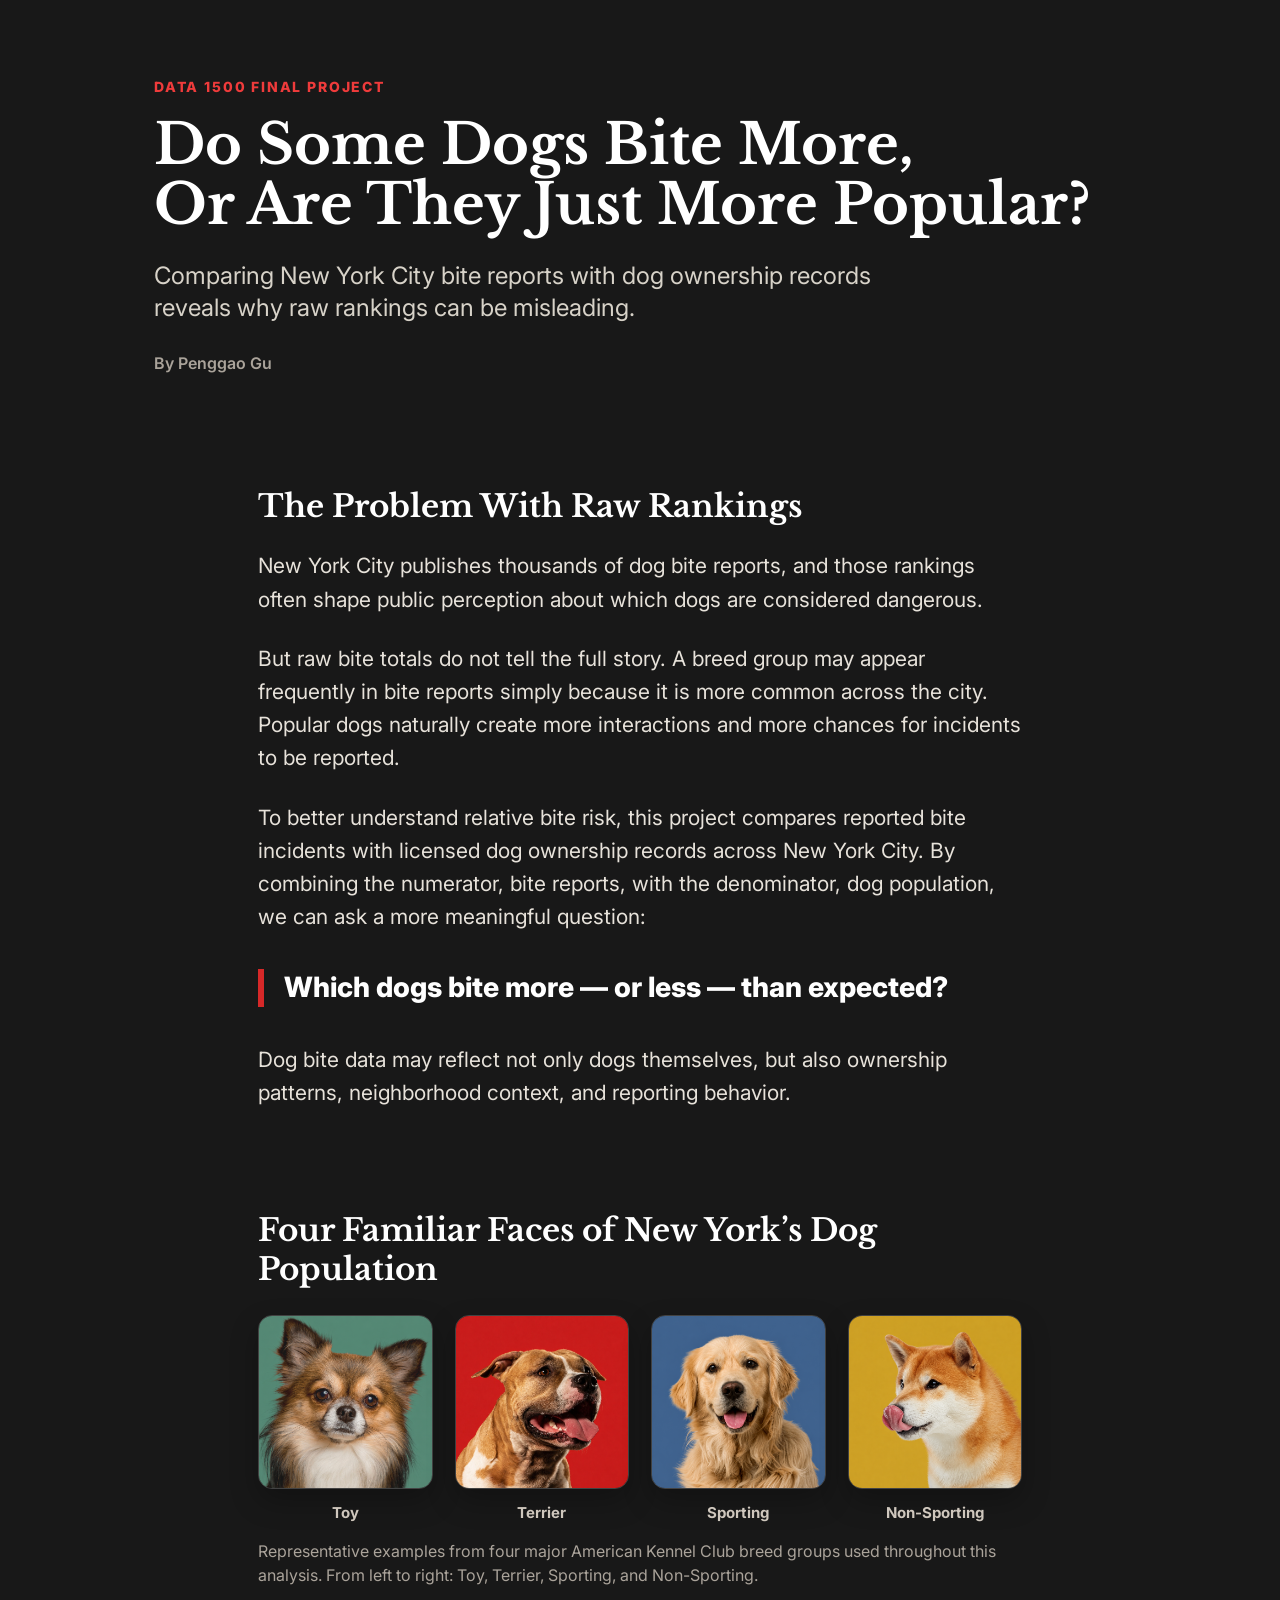
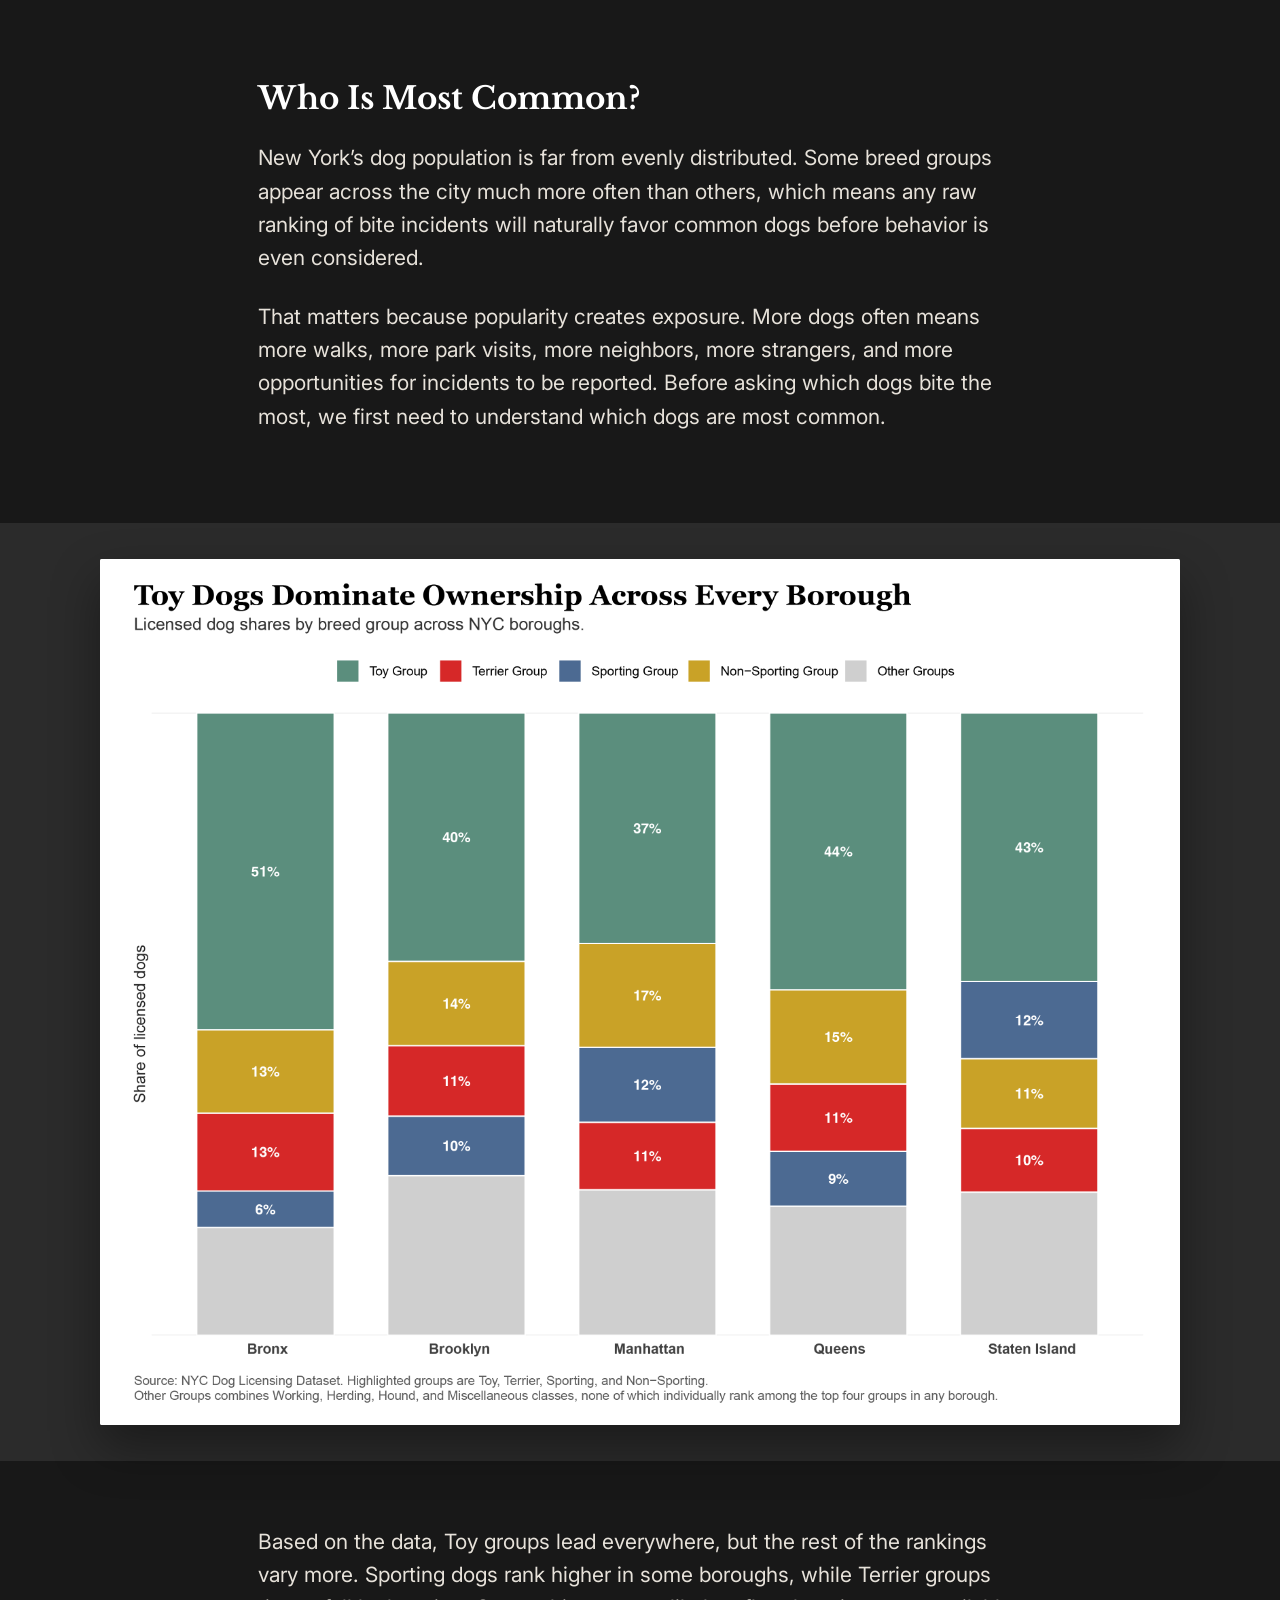
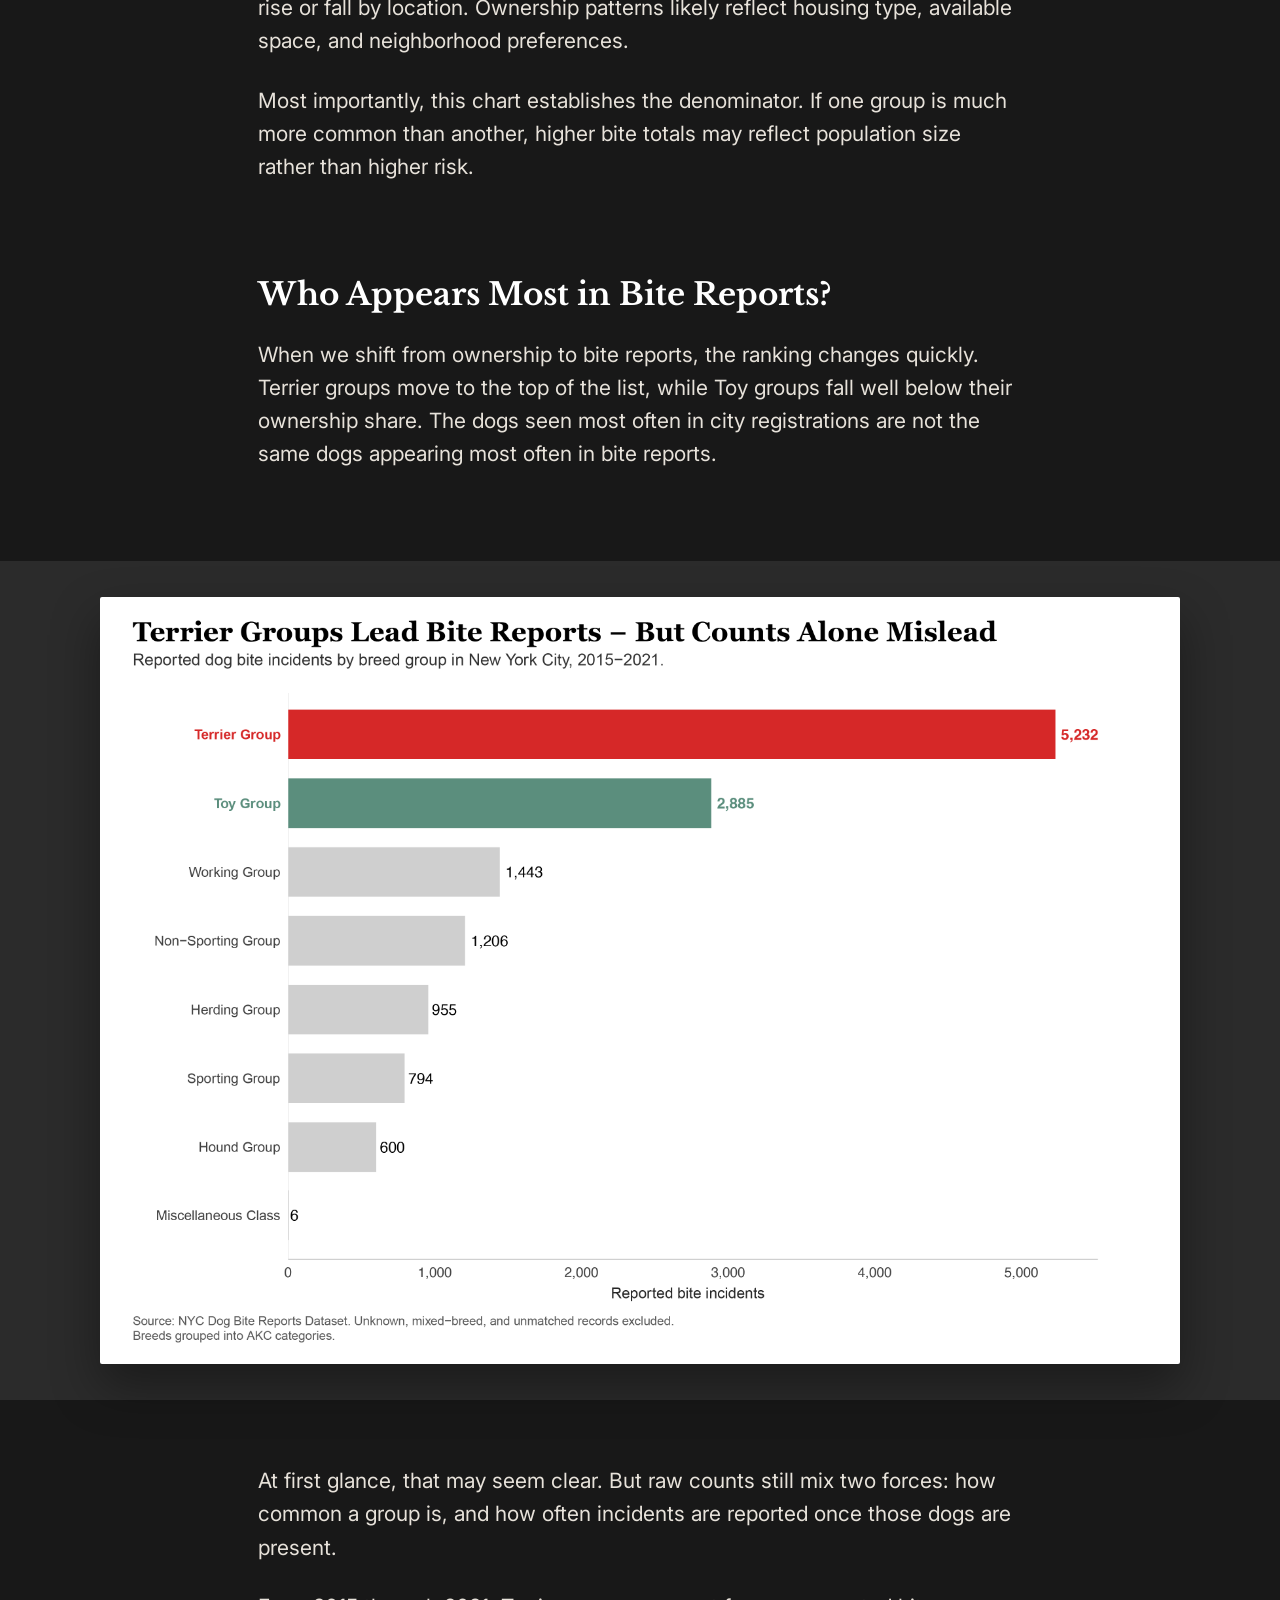
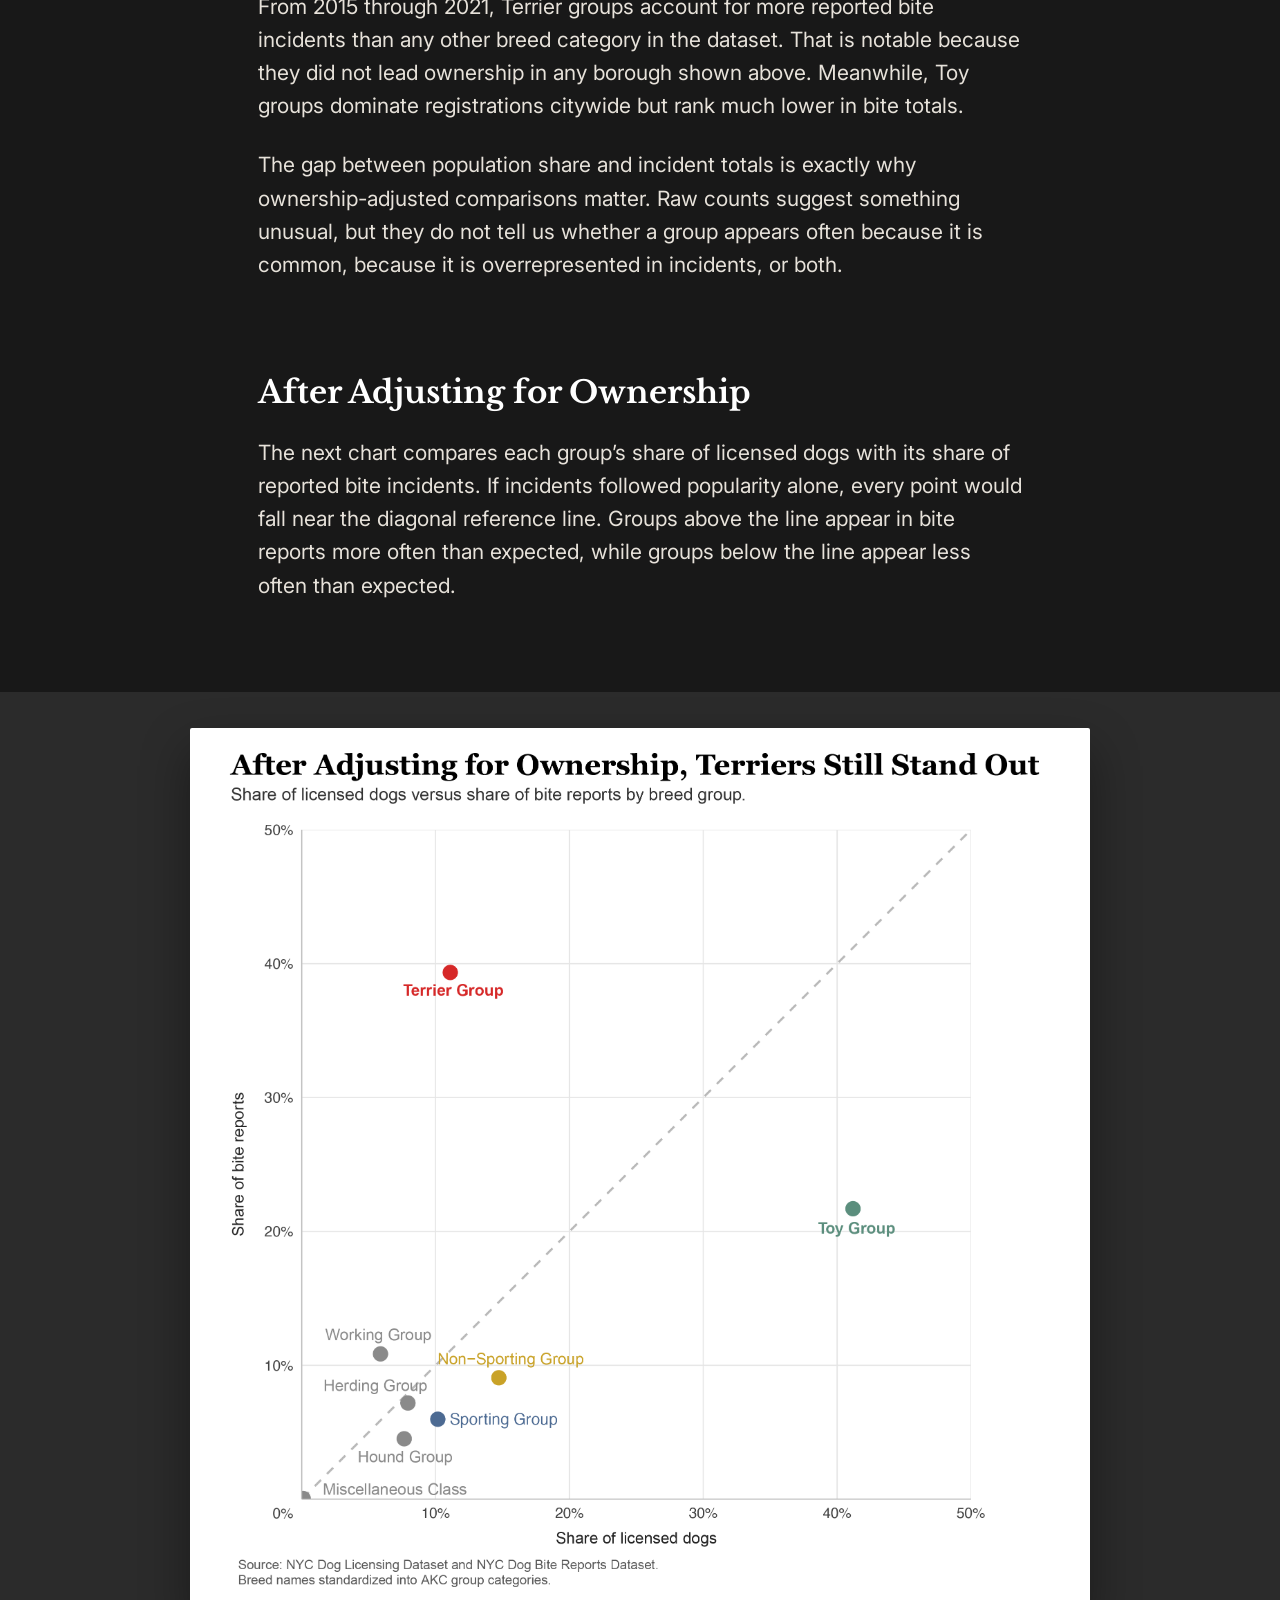
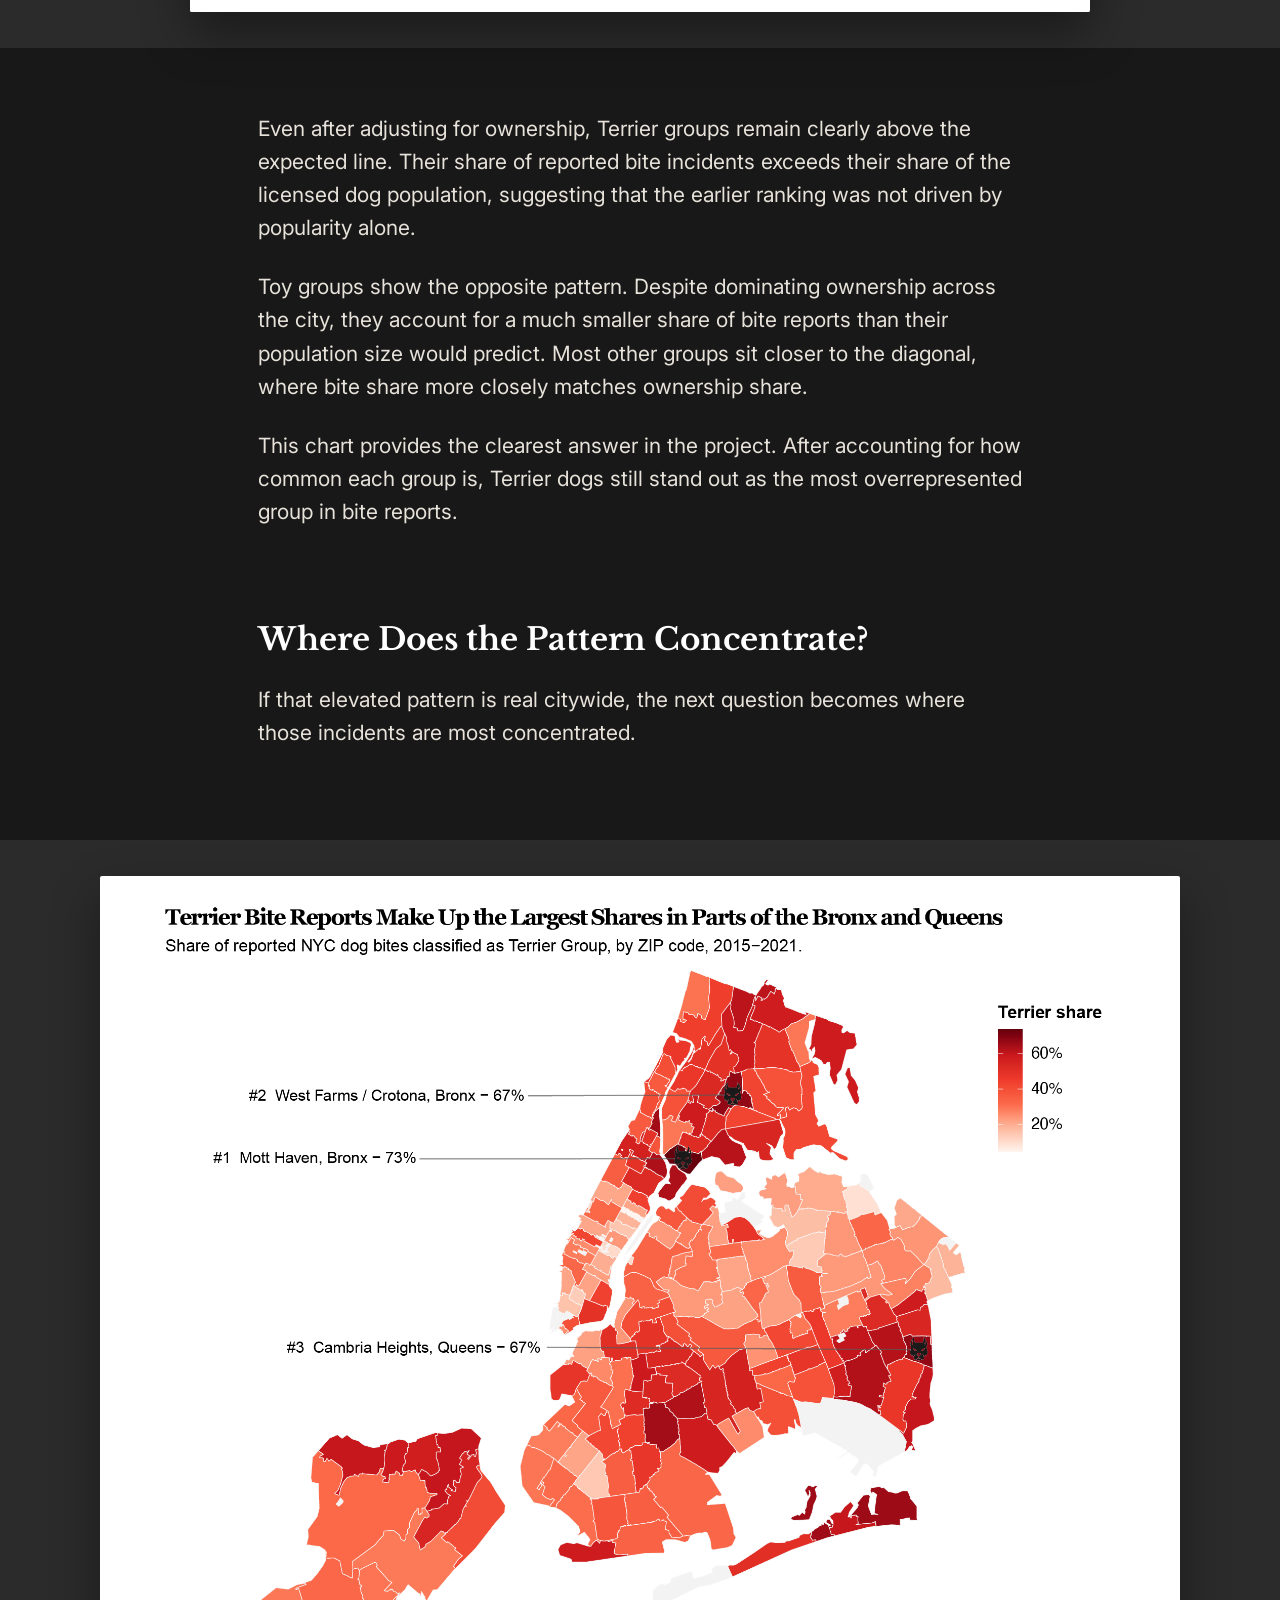
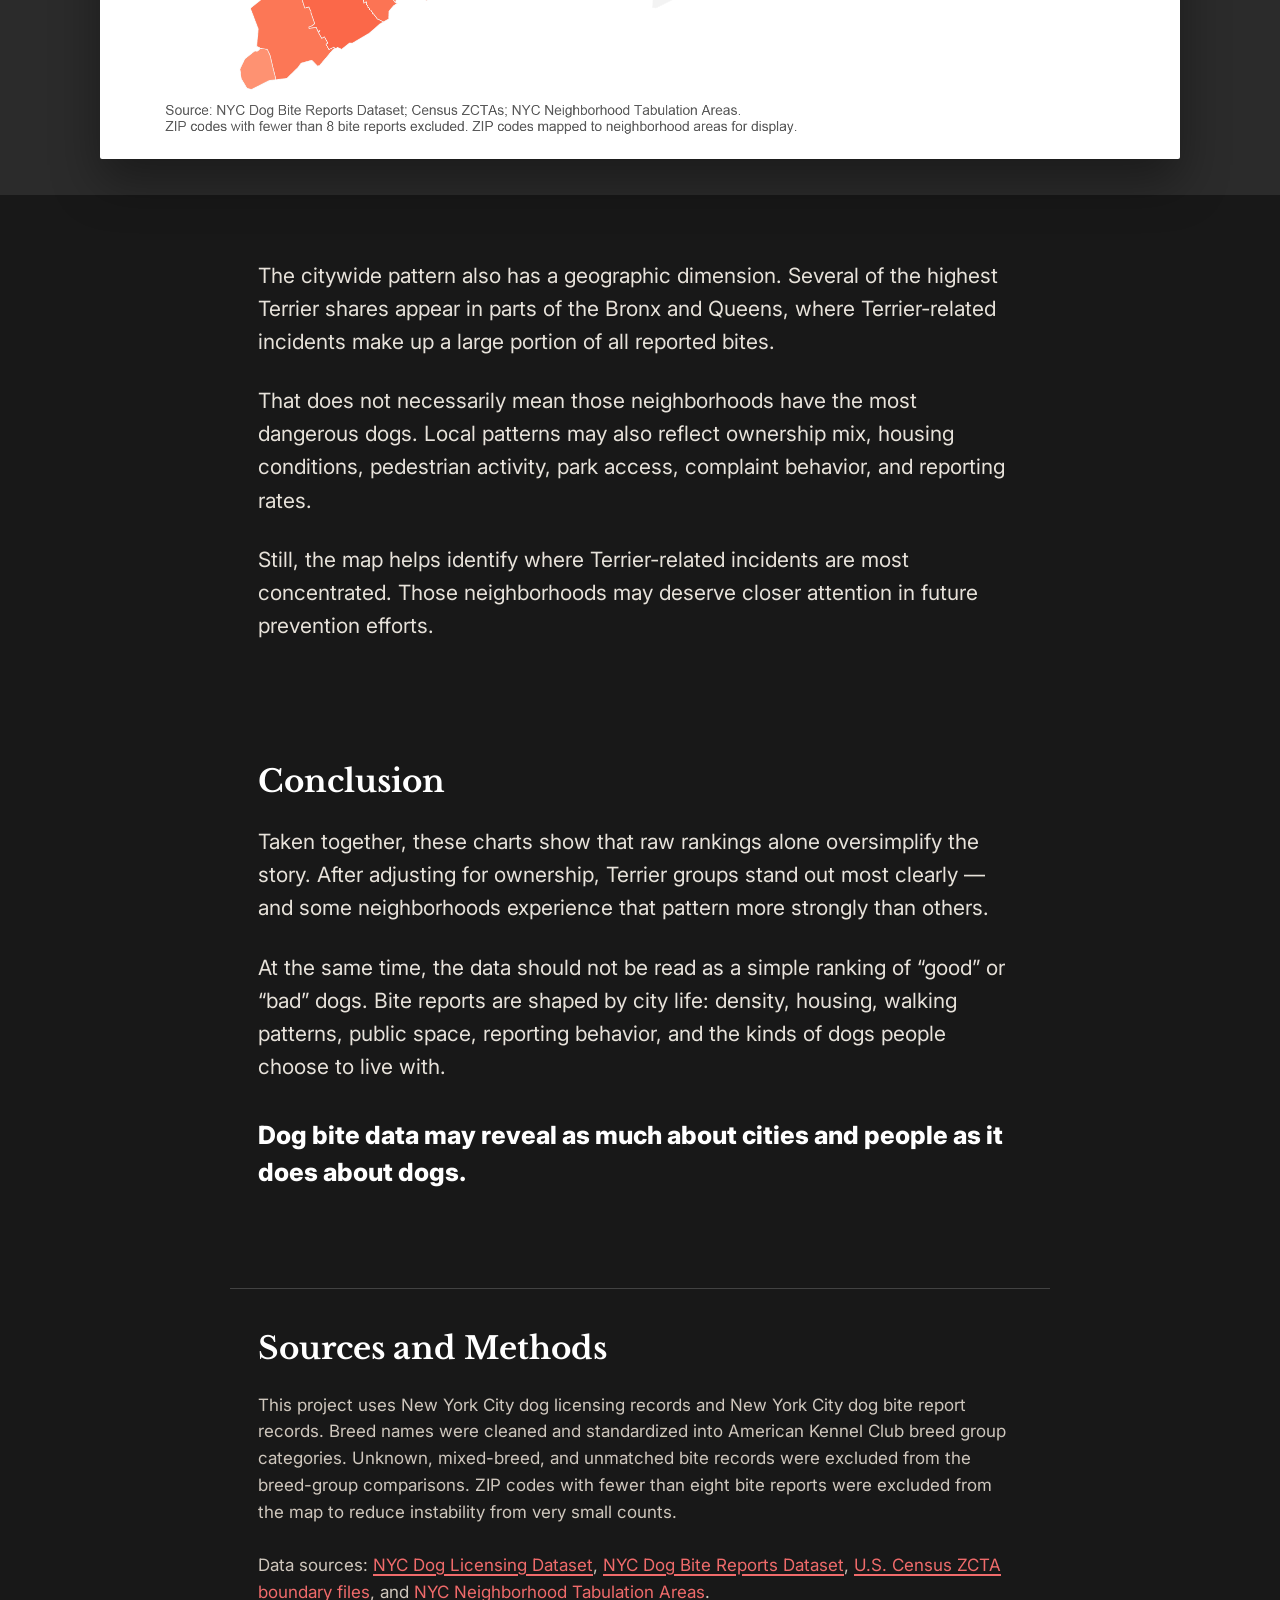
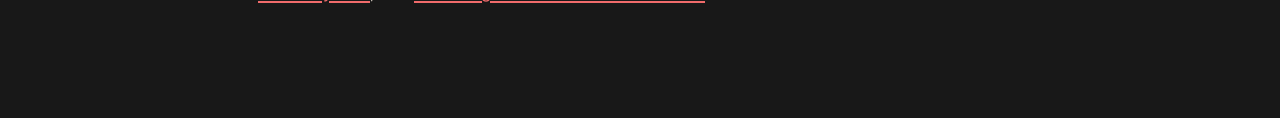
==== dog-bite-nyc/index.html @ 6421329c "Add final dog bite data narrative project" ====
<!DOCTYPE html>
<html lang="en">
<head>
    <meta charset="UTF-8">
    <meta name="viewport" content="width=device-width, initial-scale=1.0">
    <title>Do Some Dogs Bite More?</title>
    <link rel="stylesheet" href="styles.css">

    <link rel="preconnect" href="https://fonts.googleapis.com">
    <link rel="preconnect" href="https://fonts.gstatic.com" crossorigin>
    <link href="https://fonts.googleapis.com/css2?family=Inter:wght@400;500;600;700;800&family=Libre+Baskerville:wght@700&display=swap" rel="stylesheet">
</head>

<body>
    <main>

        <section class="hero">
            <p class="kicker">DATA 1500 Final Project</p>
            <h1>Do Some Dogs Bite More,<br>
                Or Are They Just More Popular?</h1>
            <p class="dek">Comparing New York City bite reports with dog ownership records reveals why raw rankings can be misleading.</p>
            <p class="byline">By Penggao Gu</p>
        </section>

        <section class="text-block">
            <h2>The Problem With Raw Rankings</h2>

            <p>New York City publishes thousands of dog bite reports, and those rankings often shape public perception about which dogs are considered dangerous.</p>

            <p>But raw bite totals do not tell the full story. A breed group may appear frequently in bite reports simply because it is more common across the city. Popular dogs naturally create more interactions and more chances for incidents to be reported.</p>

            <p>To better understand relative bite risk, this project compares reported bite incidents with licensed dog ownership records across New York City. By combining the numerator, bite reports, with the denominator, dog population, we can ask a more meaningful question:</p>

            <p class="question">Which dogs bite more — or less — than expected?</p>

            <p>Dog bite data may reflect not only dogs themselves, but also ownership patterns, neighborhood context, and reporting behavior.</p>
        </section>

        <section class="dog-strip">
            <h2>Four Familiar Faces of New York’s Dog Population</h2>

            <div class="dog-grid">
                <figure>
                    <img src="images/toyGroup.png" alt="Representative Toy Group dog">
                    <figcaption>Toy</figcaption>
                </figure>

                <figure>
                    <img src="images/terrierGroup.png" alt="Representative Terrier Group dog">
                    <figcaption>Terrier</figcaption>
                </figure>

                <figure>
                    <img src="images/sportingGroup.png" alt="Representative Sporting Group dog">
                    <figcaption>Sporting</figcaption>
                </figure>

                <figure>
                    <img src="images/nonSportingGroup.png" alt="Representative Non-Sporting Group dog">
                    <figcaption>Non-Sporting</figcaption>
                </figure>
            </div>

            <p class="caption">Representative examples from four major American Kennel Club breed groups used throughout this analysis. From left to right: Toy, Terrier, Sporting, and Non-Sporting.</p>
        </section>

        <section class="text-block">
            <h2>Who Is Most Common?</h2>

            <p>New York’s dog population is far from evenly distributed. Some breed groups appear across the city much more often than others, which means any raw ranking of bite incidents will naturally favor common dogs before behavior is even considered.</p>

            <p>That matters because popularity creates exposure. More dogs often means more walks, more park visits, more neighbors, more strangers, and more opportunities for incidents to be reported. Before asking which dogs bite the most, we first need to understand which dogs are most common.</p>
        </section>

        <section class="chart-section">
            <img class="chart" src="images/Rplot1.png" alt="Stacked bar chart showing licensed dog shares by breed group across New York City boroughs. Toy Group leads in every borough.">
        </section>

        <section class="text-block">
            <p>Based on the data, Toy groups lead everywhere, but the rest of the rankings vary more. Sporting dogs rank higher in some boroughs, while Terrier groups rise or fall by location. Ownership patterns likely reflect housing type, available space, and neighborhood preferences.</p>

            <p>Most importantly, this chart establishes the denominator. If one group is much more common than another, higher bite totals may reflect population size rather than higher risk.</p>
        </section>

        <section class="text-block">
            <h2>Who Appears Most in Bite Reports?</h2>

            <p>When we shift from ownership to bite reports, the ranking changes quickly. Terrier groups move to the top of the list, while Toy groups fall well below their ownership share. The dogs seen most often in city registrations are not the same dogs appearing most often in bite reports.</p>
        </section>

        <section class="chart-section">
            <img class="chart" src="images/Rplot2.png" alt="Horizontal bar chart showing reported dog bite incidents by breed group. Terrier Group has the most reported bite incidents.">
        </section>

        <section class="text-block">
            <p>At first glance, that may seem clear. But raw counts still mix two forces: how common a group is, and how often incidents are reported once those dogs are present.</p>

            <p>From 2015 through 2021, Terrier groups account for more reported bite incidents than any other breed category in the dataset. That is notable because they did not lead ownership in any borough shown above. Meanwhile, Toy groups dominate registrations citywide but rank much lower in bite totals.</p>

            <p>The gap between population share and incident totals is exactly why ownership-adjusted comparisons matter. Raw counts suggest something unusual, but they do not tell us whether a group appears often because it is common, because it is overrepresented in incidents, or both.</p>
        </section>

        <section class="text-block">
            <h2>After Adjusting for Ownership</h2>

            <p>The next chart compares each group’s share of licensed dogs with its share of reported bite incidents. If incidents followed popularity alone, every point would fall near the diagonal reference line. Groups above the line appear in bite reports more often than expected, while groups below the line appear less often than expected.</p>
        </section>

        <section class="chart-section featured-chart">
            <img class="chart" src="images/Rplot3.png" alt="Scatter plot comparing share of licensed dogs with share of bite reports by breed group. Terrier Group appears above the expected line.">
        </section>

        <section class="text-block">
            <p>Even after adjusting for ownership, Terrier groups remain clearly above the expected line. Their share of reported bite incidents exceeds their share of the licensed dog population, suggesting that the earlier ranking was not driven by popularity alone.</p>

            <p>Toy groups show the opposite pattern. Despite dominating ownership across the city, they account for a much smaller share of bite reports than their population size would predict. Most other groups sit closer to the diagonal, where bite share more closely matches ownership share.</p>

            <p>This chart provides the clearest answer in the project. After accounting for how common each group is, Terrier dogs still stand out as the most overrepresented group in bite reports.</p>
        </section>

        <section class="text-block">
            <h2>Where Does the Pattern Concentrate?</h2>

            <p>If that elevated pattern is real citywide, the next question becomes where those incidents are most concentrated.</p>
        </section>

        <section class="chart-section">
            <img class="chart" src="images/Rplot4.png" alt="Map of New York City ZIP codes showing Terrier Group share of reported dog bites. Several high-share areas appear in the Bronx and Queens.">
        </section>

        <section class="text-block">
            <p>The citywide pattern also has a geographic dimension. Several of the highest Terrier shares appear in parts of the Bronx and Queens, where Terrier-related incidents make up a large portion of all reported bites.</p>

            <p>That does not necessarily mean those neighborhoods have the most dangerous dogs. Local patterns may also reflect ownership mix, housing conditions, pedestrian activity, park access, complaint behavior, and reporting rates.</p>

            <p>Still, the map helps identify where Terrier-related incidents are most concentrated. Those neighborhoods may deserve closer attention in future prevention efforts.</p>
        </section>

        <section class="conclusion">
            <h2>Conclusion</h2>

            <p>Taken together, these charts show that raw rankings alone oversimplify the story. After adjusting for ownership, Terrier groups stand out most clearly — and some neighborhoods experience that pattern more strongly than others.</p>

            <p>At the same time, the data should not be read as a simple ranking of “good” or “bad” dogs. Bite reports are shaped by city life: density, housing, walking patterns, public space, reporting behavior, and the kinds of dogs people choose to live with.</p>

            <p class="ending">Dog bite data may reveal as much about cities and people as it does about dogs.</p>
        </section>

        <section class="sources">
            <h2>Sources and Methods</h2>

            <p>This project uses New York City dog licensing records and New York City dog bite report records. Breed names were cleaned and standardized into American Kennel Club breed group categories. Unknown, mixed-breed, and unmatched bite records were excluded from the breed-group comparisons. ZIP codes with fewer than eight bite reports were excluded from the map to reduce instability from very small counts.</p>

            <p>Data sources:
                <a href="https://data.cityofnewyork.us/Health/NYC-Dog-Licensing-Dataset/nu7n-tubp" target="_blank">NYC Dog Licensing Dataset</a>,
                <a href="https://data.cityofnewyork.us/Health/DOHMH-Dog-Bite-Data/rsgh-akpg" target="_blank">NYC Dog Bite Reports Dataset</a>,
                <a href="https://www.census.gov/geographies/mapping-files/time-series/geo/cartographic-boundary.html" target="_blank">U.S. Census ZCTA boundary files</a>, and
                <a href="https://www.nyc.gov/content/planning/pages/resources/datasets/neighborhood-tabulation" target="_blank">NYC Neighborhood Tabulation Areas</a>.
            </p>
        </section>

    </main>
</body>
</html>
---- dog-bite-nyc/styles.css ----
* {
    box-sizing: border-box;
}

body {
    margin: 0;
    background: #181818;
    color: #f4f1ea;
    font-family: "Inter", sans-serif;
}

main {
    width: 100%;
}

.hero {
    max-width: 1040px;
    margin: 0 auto;
    padding: 78px 34px 58px 34px;
}

.kicker {
    color: #ef3b3b;
    text-transform: uppercase;
    letter-spacing: 0.13em;
    font-size: 14px;
    font-weight: 800;
    margin: 0 0 20px 0;
}

h1 {
    font-family: "Libre Baskerville", serif;
    font-size: 56px;
    line-height: 1.08;
    margin: 0 0 24px 0;
    color: #ffffff;
    max-width: 980px;
}

.dek {
    font-size: 24px;
    line-height: 1.35;
    max-width: 780px;
    color: #d7d2c8;
    margin: 0 0 28px 0;
}

.byline {
    font-size: 16px;
    color: #aaa39a;
    margin-top: 28px;
    font-weight: 600;
}

.text-block,
.dog-strip,
.conclusion,
.sources {
    max-width: 820px;
    margin: 0 auto;
    padding: 26px 28px;
}

.text-block p,
.conclusion p,
.sources p {
    font-size: 21px;
    line-height: 1.58;
    color: #e7e2da;
    margin: 0 0 26px 0;
}

h2 {
    font-family: "Libre Baskerville", serif;
    font-size: 31px;
    line-height: 1.25;
    color: #ffffff;
    margin: 14px 0 24px 0;
}

.question {
    font-size: 28px !important;
    line-height: 1.35 !important;
    font-weight: 800;
    color: #ffffff !important;
    border-left: 6px solid #d62828;
    padding-left: 20px;
    margin: 36px 0 !important;
}

.dog-strip {
    padding-top: 36px;
    padding-bottom: 36px;
}

.dog-grid {
    display: grid;
    grid-template-columns: repeat(4, 1fr);
    gap: 22px;
    margin: 26px 0 18px 0;
}

.dog-grid figure {
    margin: 0;
}

.dog-grid img {
    width: 100%;
    aspect-ratio: 1 / 1;
    object-fit: cover;
    border-radius: 14px;
    border: 1px solid rgba(255,255,255,0.18);
    box-shadow: 0 12px 28px rgba(0,0,0,0.25);
}

.dog-grid figcaption {
    text-align: center;
    margin-top: 10px;
    font-size: 15px;
    color: #cfc7bd;
    font-weight: 700;
}

.caption {
    font-size: 16px;
    line-height: 1.45;
    color: #aaa39a;
    margin-top: 18px;
}

.chart-section {
    width: 100%;
    background: #2b2b2b;
    padding: 36px 28px;
    margin: 38px 0;
}

.chart {
    display: block;
    width: 100%;
    max-width: 1080px;
    margin: 0 auto;
    background: white;
    border-radius: 2px;
    box-shadow: 0 22px 48px rgba(0,0,0,0.38);
}

.featured-chart .chart {
    max-width: 900px;
}

.conclusion {
    margin-top: 14px;
    padding-top: 40px;
}

.ending {
    font-size: 25px !important;
    line-height: 1.45 !important;
    font-weight: 800;
    color: #ffffff !important;
    margin-top: 34px !important;
}

.sources {
    border-top: 1px solid rgba(255,255,255,0.18);
    margin-top: 46px;
    padding-bottom: 86px;
}

.sources p {
    font-size: 17px;
    line-height: 1.58;
    color: #cfc7bd;
}

a {
    color: #f06b6b;
    text-decoration-thickness: 2px;
    text-underline-offset: 3px;
}

a:hover {
    color: #ffffff;
}

@media (max-width: 760px) {
    .hero {
        padding: 54px 22px 36px 22px;
    }

    h1 {
        font-size: 38px;
    }

    .dek {
        font-size: 20px;
    }

    h2 {
        font-size: 26px;
    }

    .text-block,
    .dog-strip,
    .conclusion,
    .sources {
        padding-left: 22px;
        padding-right: 22px;
    }

    .text-block p,
    .conclusion p {
        font-size: 18px;
    }

    .question {
        font-size: 22px !important;
    }

    .dog-grid {
        grid-template-columns: repeat(2, 1fr);
    }

    .chart-section {
        padding: 24px 10px;
    }
}
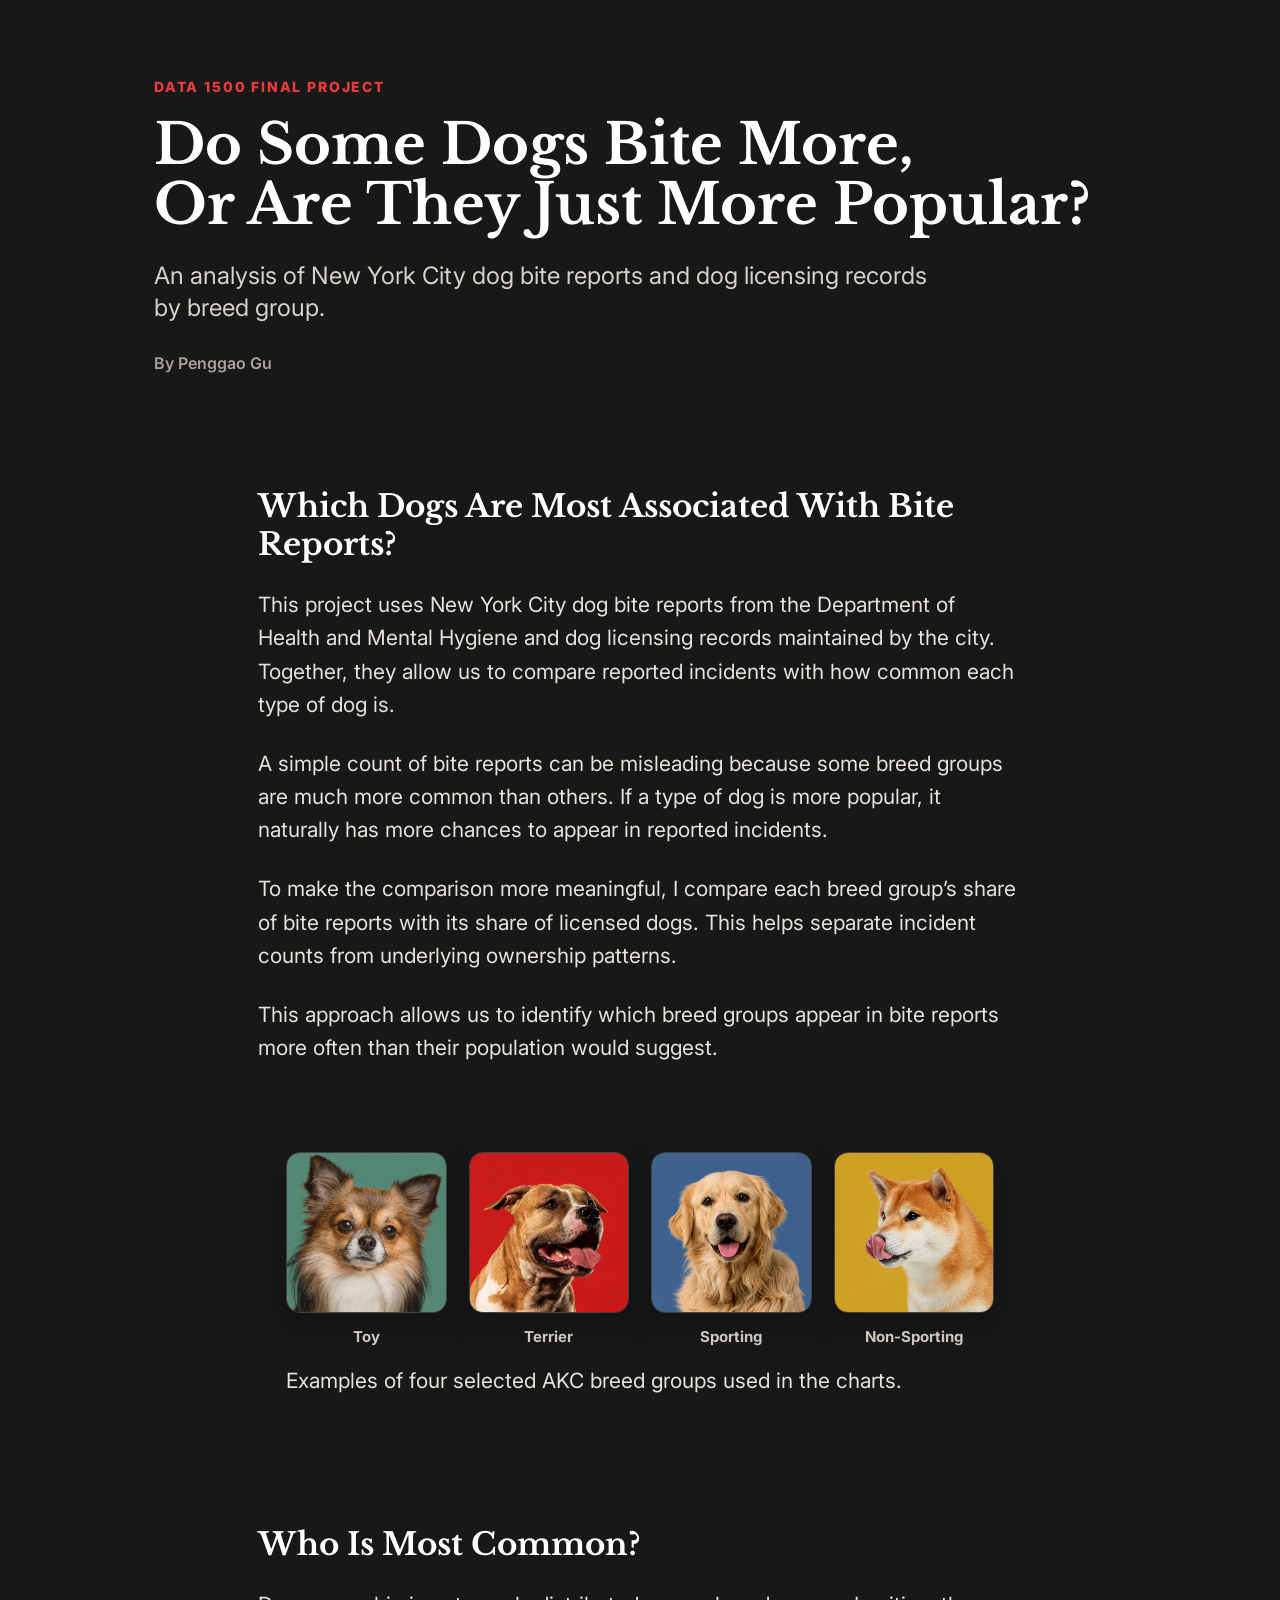
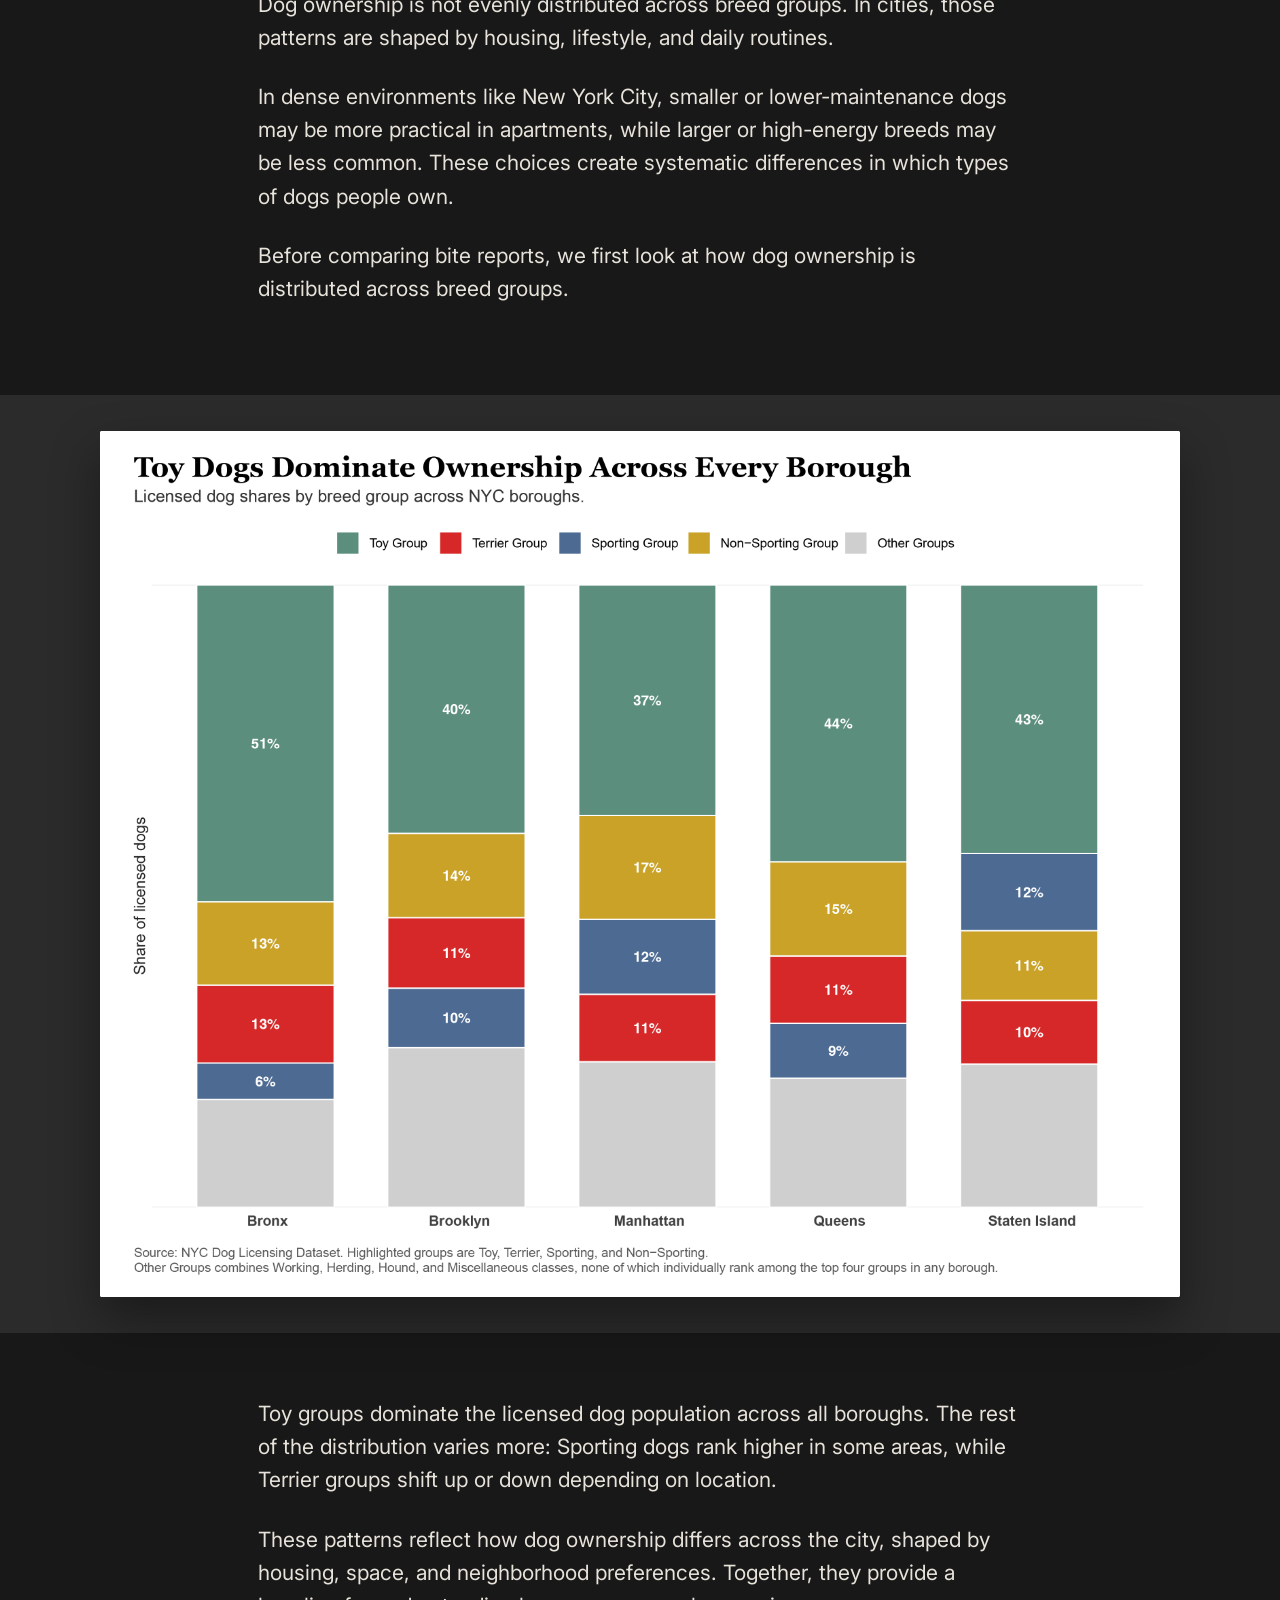
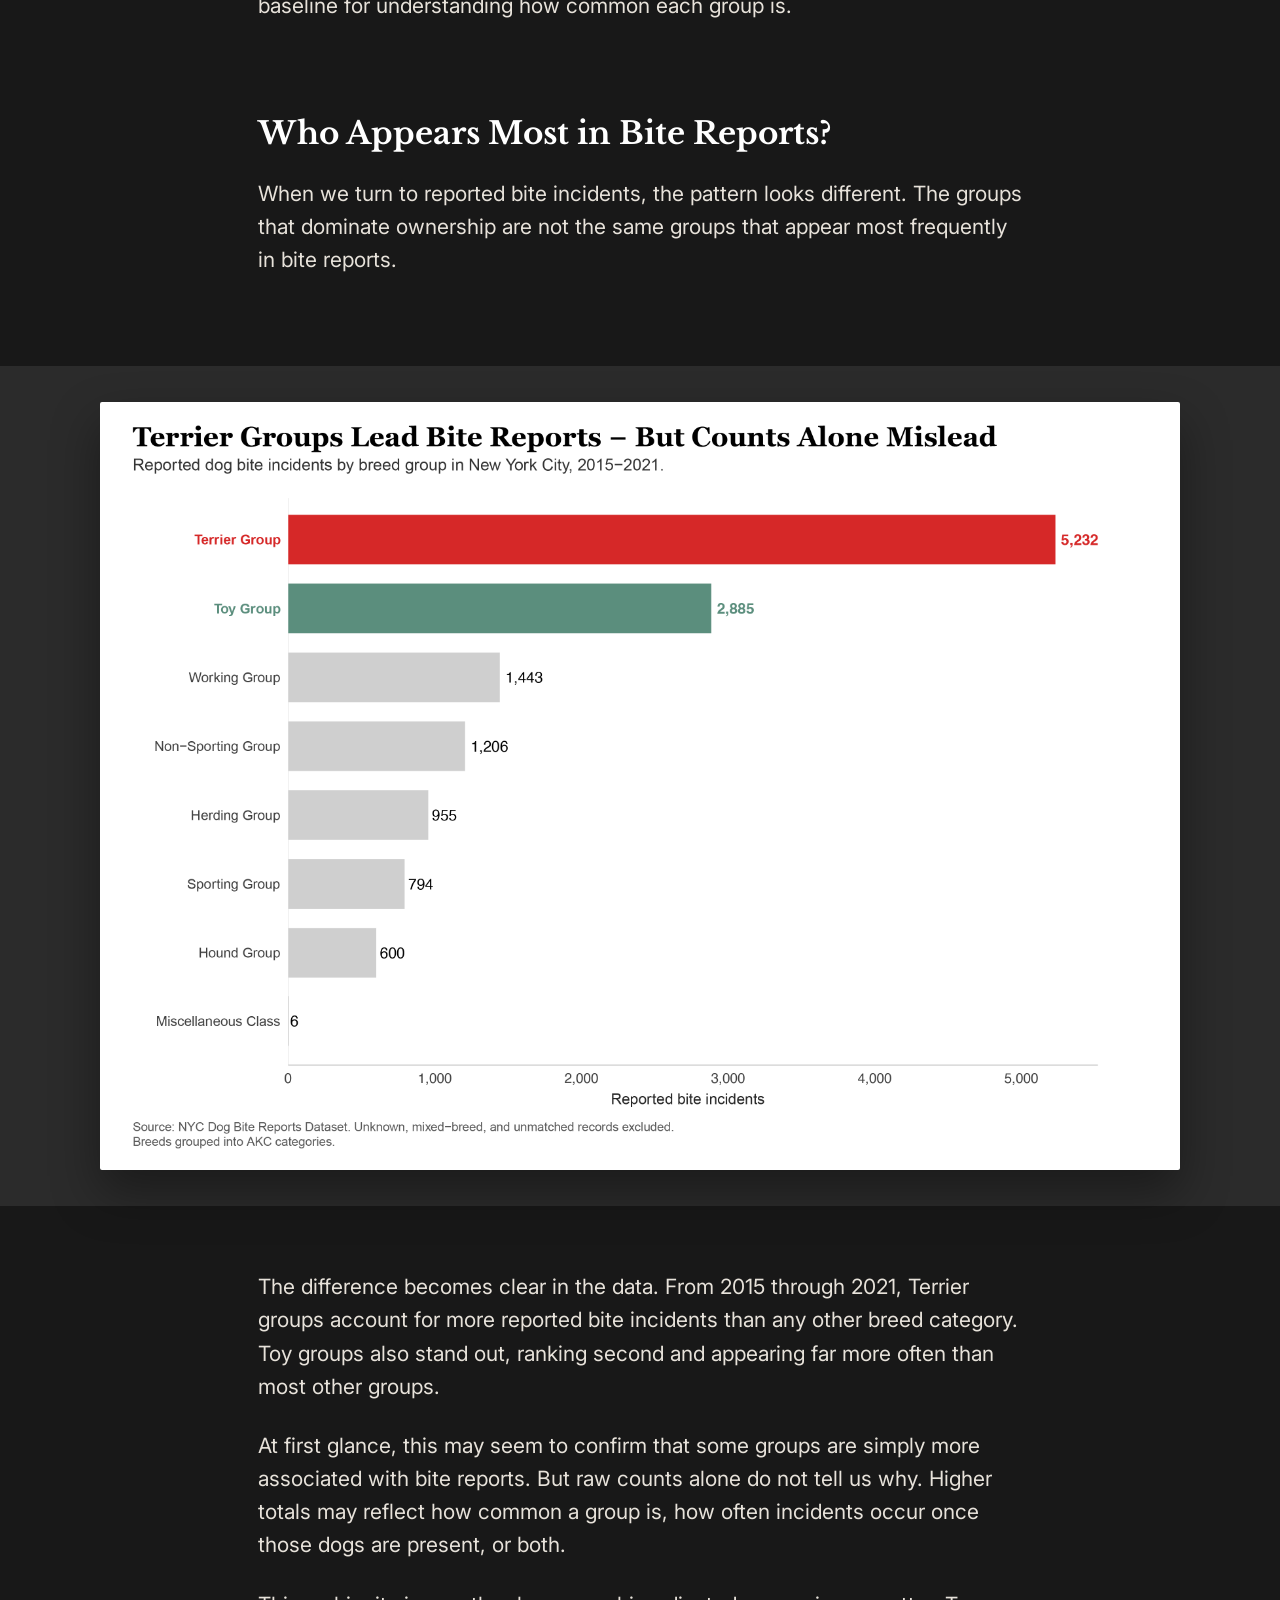
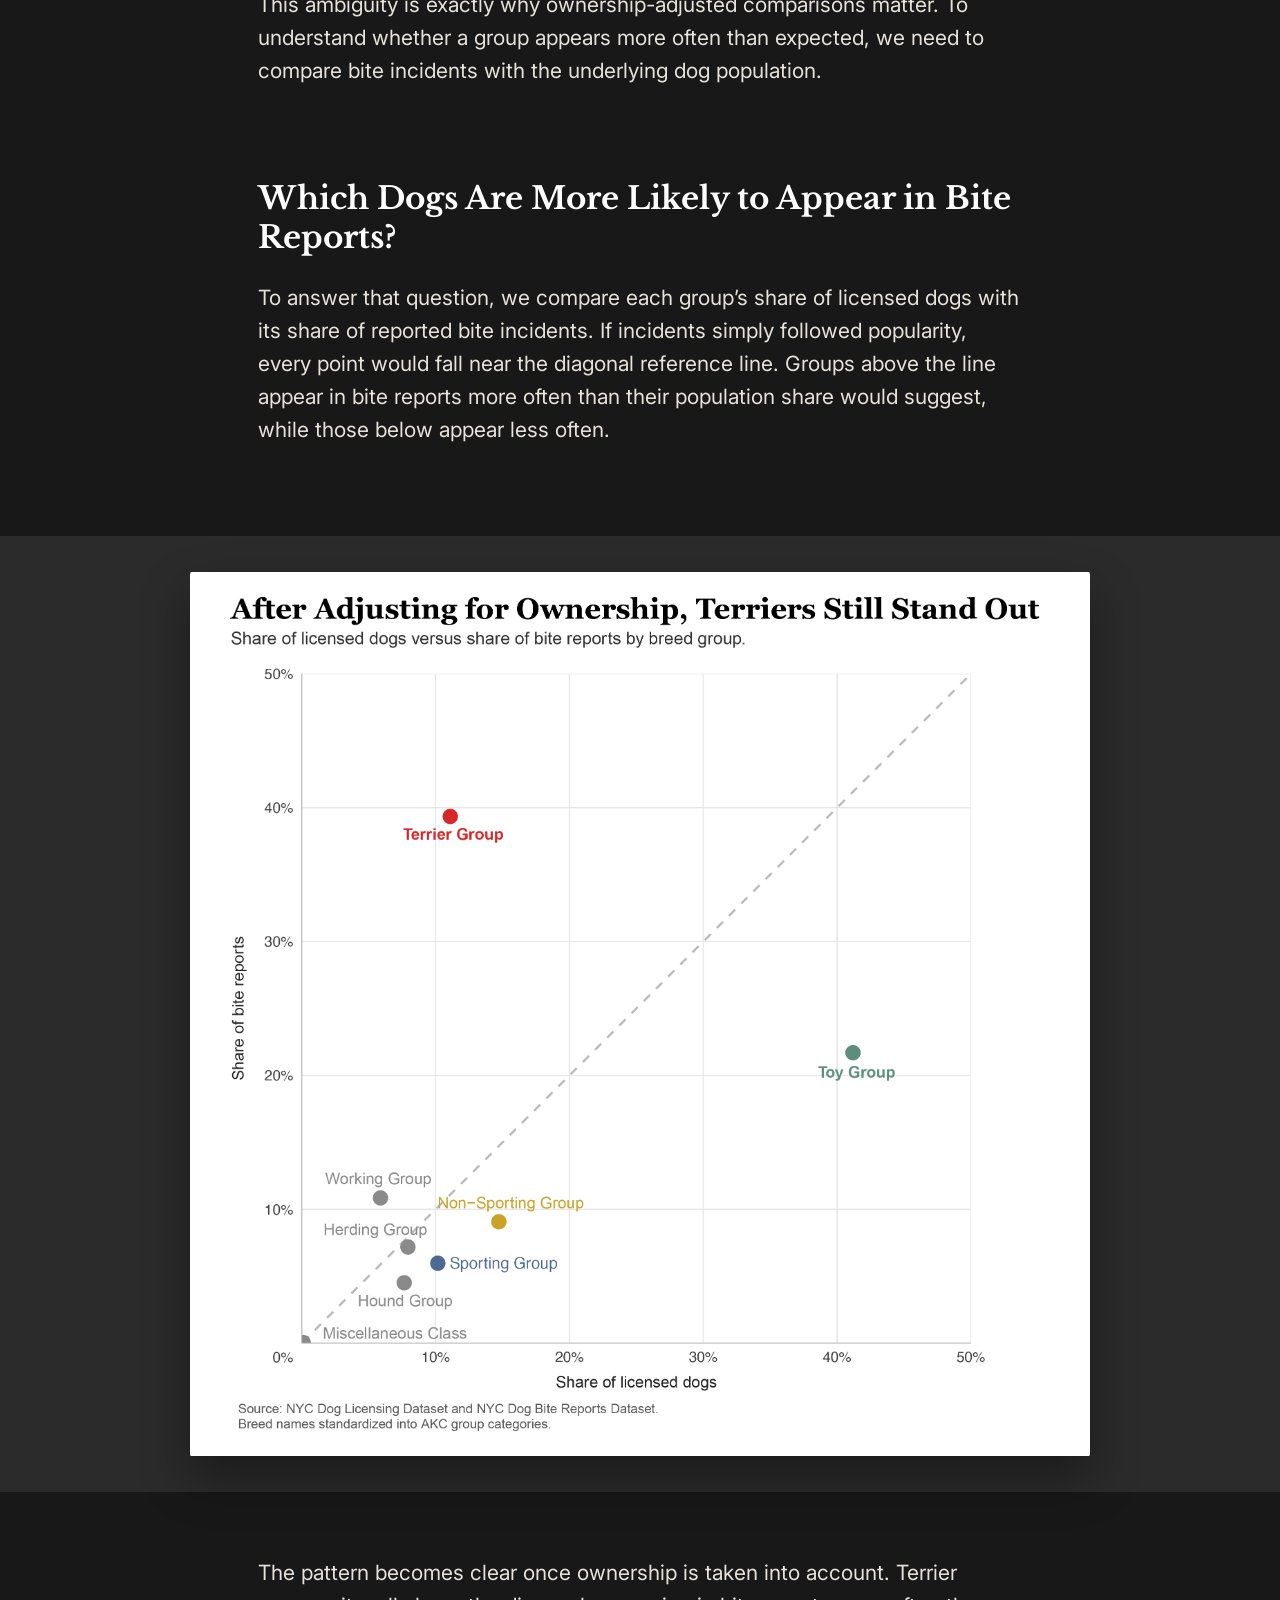
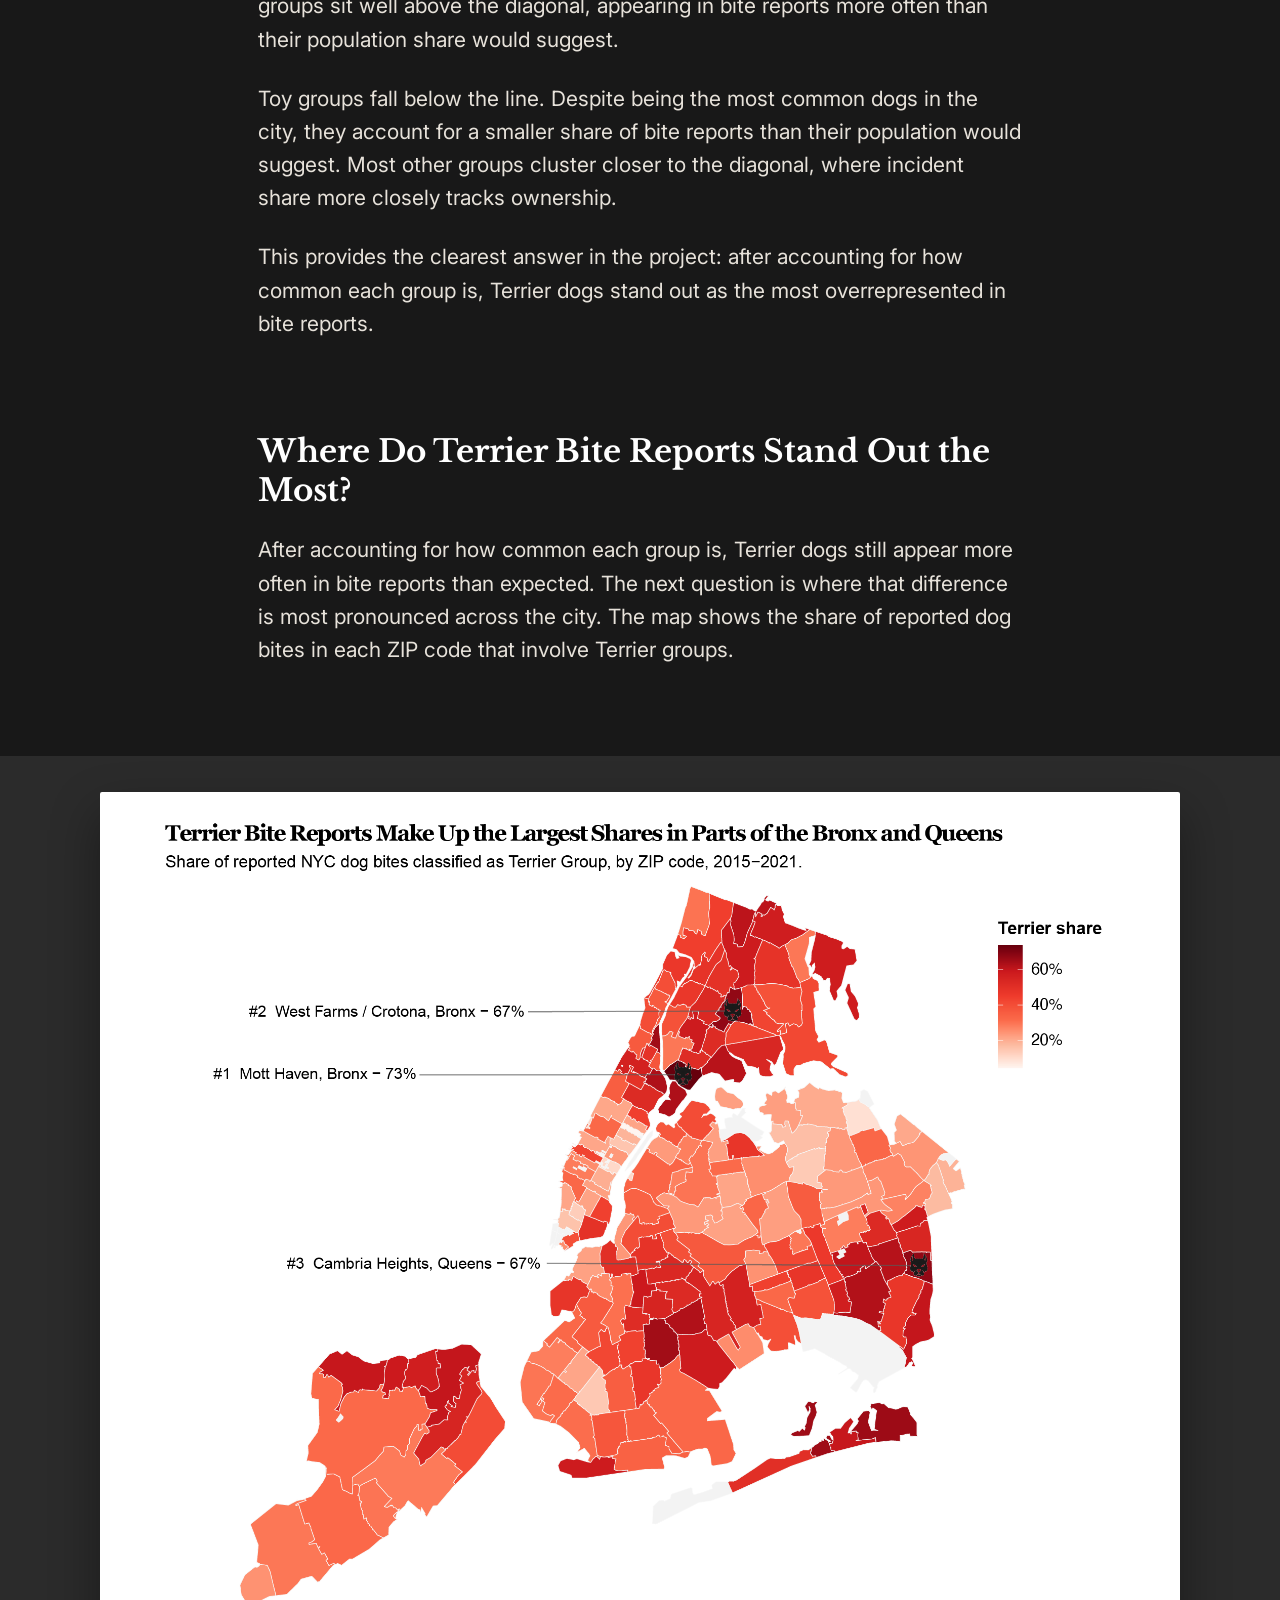
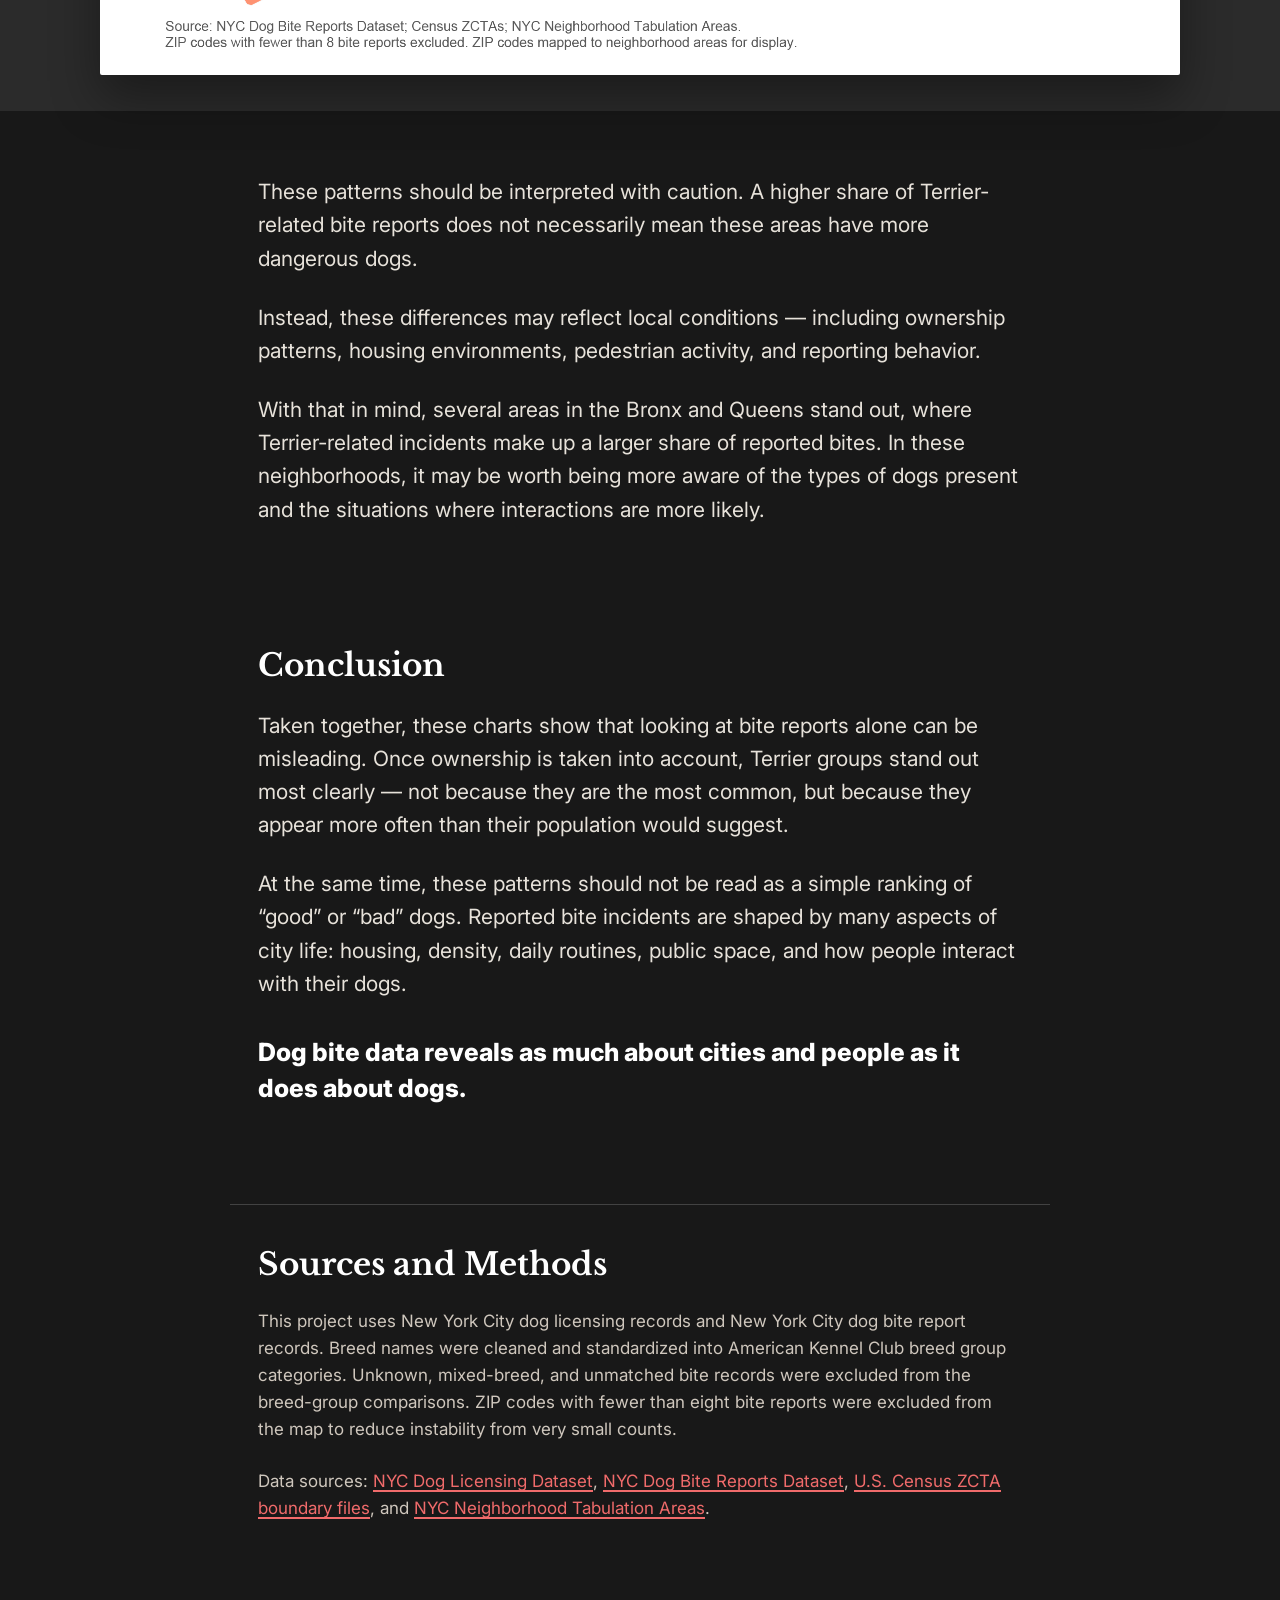
==== commit 4c9d96e5: "Update final dog bite data narrative" ====
--- a/dog-bite-nyc/index.html
+++ b/dog-bite-nyc/index.html
@@ -18,58 +18,59 @@
             <p class="kicker">DATA 1500 Final Project</p>
             <h1>Do Some Dogs Bite More,<br>
                 Or Are They Just More Popular?</h1>
-            <p class="dek">Comparing New York City bite reports with dog ownership records reveals why raw rankings can be misleading.</p>
+            <p class="dek">An analysis of New York City dog bite reports and dog licensing records by breed group.</p>
             <p class="byline">By Penggao Gu</p>
         </section>
 
         <section class="text-block">
-            <h2>The Problem With Raw Rankings</h2>
+            <h2>Which Dogs Are Most Associated With Bite Reports?</h2>
 
-            <p>New York City publishes thousands of dog bite reports, and those rankings often shape public perception about which dogs are considered dangerous.</p>
+            <p>This project uses New York City dog bite reports from the Department of Health and Mental Hygiene and dog licensing records maintained by the city. Together, they allow us to compare reported incidents with how common each type of dog is.</p>
+            
+            <p>A simple count of bite reports can be misleading because some breed groups are much more common than others. If a type of dog is more popular, it naturally has more chances to appear in reported incidents.</p>
 
-            <p>But raw bite totals do not tell the full story. A breed group may appear frequently in bite reports simply because it is more common across the city. Popular dogs naturally create more interactions and more chances for incidents to be reported.</p>
+            <p>To make the comparison more meaningful, I compare each breed group’s share of bite reports with its share of licensed dogs. This helps separate incident counts from underlying ownership patterns.</p>
 
-            <p>To better understand relative bite risk, this project compares reported bite incidents with licensed dog ownership records across New York City. By combining the numerator, bite reports, with the denominator, dog population, we can ask a more meaningful question:</p>
+            <p>This approach allows us to identify which breed groups appear in bite reports more often than their population would suggest.</p>
+        
+            <div class="dog-strip">
+                <div class="dog-grid">
+                    <figure>
+                        <img src="images/toyGroup.png" alt="Representative Toy Group dog">
+                        <figcaption>Toy</figcaption>
+                    </figure>
 
-            <p class="question">Which dogs bite more — or less — than expected?</p>
+                    <figure>
+                        <img src="images/terrierGroup.png" alt="Representative Terrier Group dog">
+                        <figcaption>Terrier</figcaption>
+                    </figure>
 
-            <p>Dog bite data may reflect not only dogs themselves, but also ownership patterns, neighborhood context, and reporting behavior.</p>
-        </section>
+                    <figure>
+                        <img src="images/sportingGroup.png" alt="Representative Sporting Group dog">
+                        <figcaption>Sporting</figcaption>
+                    </figure>
 
-        <section class="dog-strip">
-            <h2>Four Familiar Faces of New York’s Dog Population</h2>
+                    <figure>
+                        <img src="images/nonSportingGroup.png" alt="Representative Non-Sporting Group dog">
+                        <figcaption>Non-Sporting</figcaption>
+                    </figure>
+                </div>
 
-            <div class="dog-grid">
-                <figure>
-                    <img src="images/toyGroup.png" alt="Representative Toy Group dog">
-                    <figcaption>Toy</figcaption>
-                </figure>
-
-                <figure>
-                    <img src="images/terrierGroup.png" alt="Representative Terrier Group dog">
-                    <figcaption>Terrier</figcaption>
-                </figure>
-
-                <figure>
-                    <img src="images/sportingGroup.png" alt="Representative Sporting Group dog">
-                    <figcaption>Sporting</figcaption>
-                </figure>
-
-                <figure>
-                    <img src="images/nonSportingGroup.png" alt="Representative Non-Sporting Group dog">
-                    <figcaption>Non-Sporting</figcaption>
-                </figure>
+                <p class="caption">
+                    Examples of four selected AKC breed groups used in the charts.
+                </p>
             </div>
 
-            <p class="caption">Representative examples from four major American Kennel Club breed groups used throughout this analysis. From left to right: Toy, Terrier, Sporting, and Non-Sporting.</p>
         </section>
 
         <section class="text-block">
             <h2>Who Is Most Common?</h2>
 
-            <p>New York’s dog population is far from evenly distributed. Some breed groups appear across the city much more often than others, which means any raw ranking of bite incidents will naturally favor common dogs before behavior is even considered.</p>
+            <p>Dog ownership is not evenly distributed across breed groups. In cities, those patterns are shaped by housing, lifestyle, and daily routines.</p>
 
-            <p>That matters because popularity creates exposure. More dogs often means more walks, more park visits, more neighbors, more strangers, and more opportunities for incidents to be reported. Before asking which dogs bite the most, we first need to understand which dogs are most common.</p>
+            <p>In dense environments like New York City, smaller or lower-maintenance dogs may be more practical in apartments, while larger or high-energy breeds may be less common. These choices create systematic differences in which types of dogs people own.</p>
+
+            <p>Before comparing bite reports, we first look at how dog ownership is distributed across breed groups.</p>
         </section>
 
         <section class="chart-section">
@@ -77,15 +78,15 @@
         </section>
 
         <section class="text-block">
-            <p>Based on the data, Toy groups lead everywhere, but the rest of the rankings vary more. Sporting dogs rank higher in some boroughs, while Terrier groups rise or fall by location. Ownership patterns likely reflect housing type, available space, and neighborhood preferences.</p>
+            <p>Toy groups dominate the licensed dog population across all boroughs. The rest of the distribution varies more: Sporting dogs rank higher in some areas, while Terrier groups shift up or down depending on location.</p>
 
-            <p>Most importantly, this chart establishes the denominator. If one group is much more common than another, higher bite totals may reflect population size rather than higher risk.</p>
+            <p>These patterns reflect how dog ownership differs across the city, shaped by housing, space, and neighborhood preferences. Together, they provide a baseline for understanding how common each group is.</p>
         </section>
 
         <section class="text-block">
             <h2>Who Appears Most in Bite Reports?</h2>
 
-            <p>When we shift from ownership to bite reports, the ranking changes quickly. Terrier groups move to the top of the list, while Toy groups fall well below their ownership share. The dogs seen most often in city registrations are not the same dogs appearing most often in bite reports.</p>
+            <p>When we turn to reported bite incidents, the pattern looks different. The groups that dominate ownership are not the same groups that appear most frequently in bite reports.</p>
         </section>
 
         <section class="chart-section">
@@ -93,17 +94,17 @@
         </section>
 
         <section class="text-block">
-            <p>At first glance, that may seem clear. But raw counts still mix two forces: how common a group is, and how often incidents are reported once those dogs are present.</p>
+            <p>The difference becomes clear in the data. From 2015 through 2021, Terrier groups account for more reported bite incidents than any other breed category. Toy groups also stand out, ranking second and appearing far more often than most other groups.</p>
 
-            <p>From 2015 through 2021, Terrier groups account for more reported bite incidents than any other breed category in the dataset. That is notable because they did not lead ownership in any borough shown above. Meanwhile, Toy groups dominate registrations citywide but rank much lower in bite totals.</p>
+            <p>At first glance, this may seem to confirm that some groups are simply more associated with bite reports. But raw counts alone do not tell us why. Higher totals may reflect how common a group is, how often incidents occur once those dogs are present, or both.</p>
 
-            <p>The gap between population share and incident totals is exactly why ownership-adjusted comparisons matter. Raw counts suggest something unusual, but they do not tell us whether a group appears often because it is common, because it is overrepresented in incidents, or both.</p>
+            <p>This ambiguity is exactly why ownership-adjusted comparisons matter. To understand whether a group appears more often than expected, we need to compare bite incidents with the underlying dog population.</p>
         </section>
 
         <section class="text-block">
-            <h2>After Adjusting for Ownership</h2>
+            <h2>Which Dogs Are More Likely to Appear in Bite Reports?</h2>
 
-            <p>The next chart compares each group’s share of licensed dogs with its share of reported bite incidents. If incidents followed popularity alone, every point would fall near the diagonal reference line. Groups above the line appear in bite reports more often than expected, while groups below the line appear less often than expected.</p>
+            <p>To answer that question, we compare each group’s share of licensed dogs with its share of reported bite incidents. If incidents simply followed popularity, every point would fall near the diagonal reference line. Groups above the line appear in bite reports more often than their population share would suggest, while those below appear less often.</p>
         </section>
 
         <section class="chart-section featured-chart">
@@ -111,17 +112,17 @@
         </section>
 
         <section class="text-block">
-            <p>Even after adjusting for ownership, Terrier groups remain clearly above the expected line. Their share of reported bite incidents exceeds their share of the licensed dog population, suggesting that the earlier ranking was not driven by popularity alone.</p>
+            <p>The pattern becomes clear once ownership is taken into account. Terrier groups sit well above the diagonal, appearing in bite reports more often than their population share would suggest.</p>
 
-            <p>Toy groups show the opposite pattern. Despite dominating ownership across the city, they account for a much smaller share of bite reports than their population size would predict. Most other groups sit closer to the diagonal, where bite share more closely matches ownership share.</p>
+            <p>Toy groups fall below the line. Despite being the most common dogs in the city, they account for a smaller share of bite reports than their population would suggest. Most other groups cluster closer to the diagonal, where incident share more closely tracks ownership.</p>
 
-            <p>This chart provides the clearest answer in the project. After accounting for how common each group is, Terrier dogs still stand out as the most overrepresented group in bite reports.</p>
+            <p>This provides the clearest answer in the project: after accounting for how common each group is, Terrier dogs stand out as the most overrepresented in bite reports.</p>
         </section>
 
         <section class="text-block">
-            <h2>Where Does the Pattern Concentrate?</h2>
+            <h2>Where Do Terrier Bite Reports Stand Out the Most?</h2>
 
-            <p>If that elevated pattern is real citywide, the next question becomes where those incidents are most concentrated.</p>
+            <p>After accounting for how common each group is, Terrier dogs still appear more often in bite reports than expected. The next question is where that difference is most pronounced across the city. The map shows the share of reported dog bites in each ZIP code that involve Terrier groups.</p>
         </section>
 
         <section class="chart-section">
@@ -129,21 +130,23 @@
         </section>
 
         <section class="text-block">
-            <p>The citywide pattern also has a geographic dimension. Several of the highest Terrier shares appear in parts of the Bronx and Queens, where Terrier-related incidents make up a large portion of all reported bites.</p>
+            <p>These patterns should be interpreted with caution. A higher share of Terrier-related bite reports does not necessarily mean these areas have more dangerous dogs.</p>
 
-            <p>That does not necessarily mean those neighborhoods have the most dangerous dogs. Local patterns may also reflect ownership mix, housing conditions, pedestrian activity, park access, complaint behavior, and reporting rates.</p>
+            <p>Instead, these differences may reflect local conditions — including ownership patterns, housing environments, pedestrian activity, and reporting behavior.</p>
 
-            <p>Still, the map helps identify where Terrier-related incidents are most concentrated. Those neighborhoods may deserve closer attention in future prevention efforts.</p>
+            <p>With that in mind, several areas in the Bronx and Queens stand out, where Terrier-related incidents make up a larger share of reported bites. In these neighborhoods, it may be worth being more aware of the types of dogs present and the situations where interactions are more likely.</p>
+        
+        
         </section>
 
         <section class="conclusion">
             <h2>Conclusion</h2>
 
-            <p>Taken together, these charts show that raw rankings alone oversimplify the story. After adjusting for ownership, Terrier groups stand out most clearly — and some neighborhoods experience that pattern more strongly than others.</p>
+            <p>Taken together, these charts show that looking at bite reports alone can be misleading. Once ownership is taken into account, Terrier groups stand out most clearly — not because they are the most common, but because they appear more often than their population would suggest.</p>
 
-            <p>At the same time, the data should not be read as a simple ranking of “good” or “bad” dogs. Bite reports are shaped by city life: density, housing, walking patterns, public space, reporting behavior, and the kinds of dogs people choose to live with.</p>
+            <p>At the same time, these patterns should not be read as a simple ranking of “good” or “bad” dogs. Reported bite incidents are shaped by many aspects of city life: housing, density, daily routines, public space, and how people interact with their dogs.</p>
 
-            <p class="ending">Dog bite data may reveal as much about cities and people as it does about dogs.</p>
+            <p class="ending">Dog bite data reveals as much about cities and people as it does about dogs.</p>
         </section>
 
         <section class="sources">
